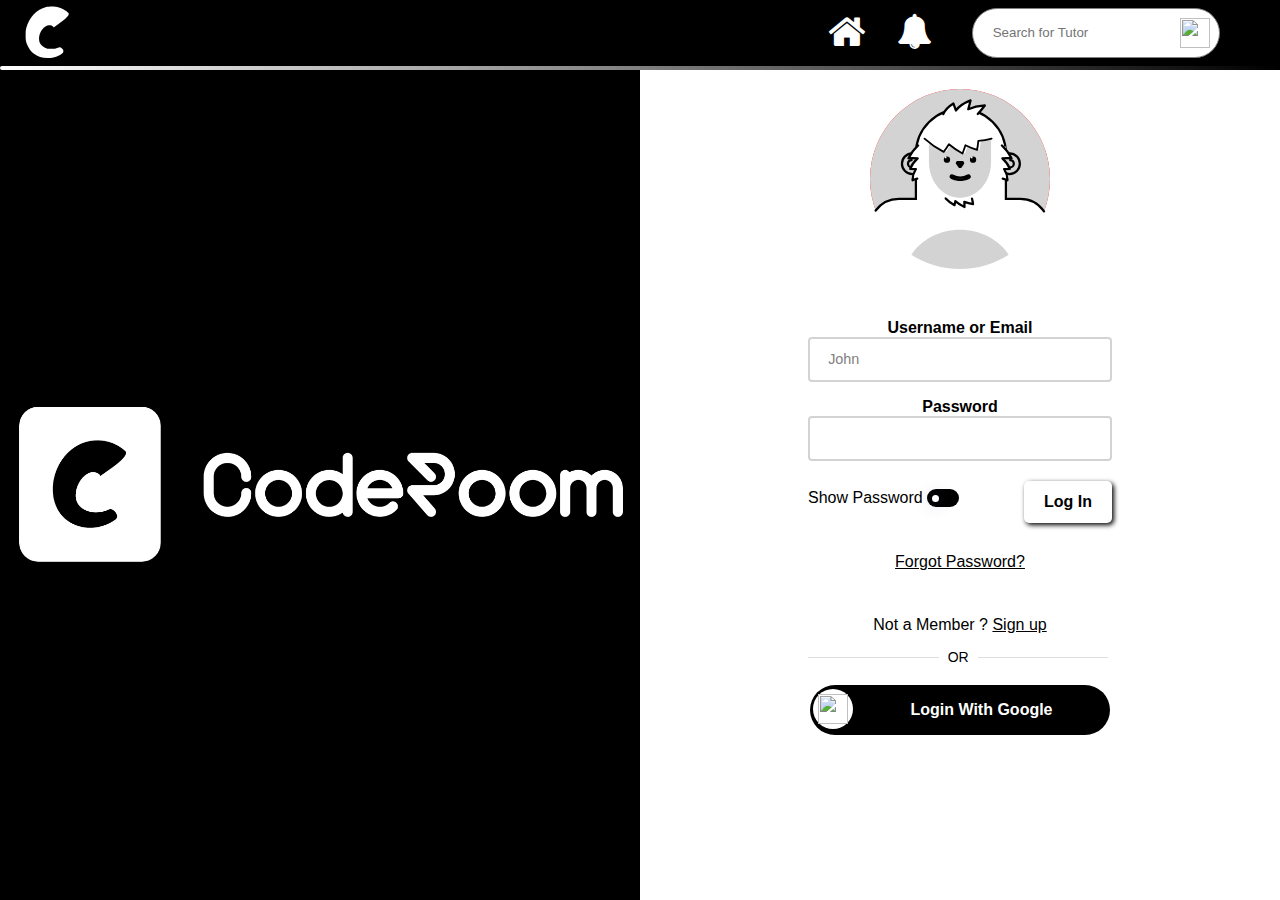
==== LoginPage.html/loginPage.html @ 5916701d "update" ====
<!DOCTYPE html>
<html lang="en">
  <head>
    <meta charset="UTF-8" />
    <meta http-equiv="X-UA-Compatible" content="IE=edge" />
    <meta name="viewport" content="width=device-width, initial-scale=1.0" />
    <title>HomePage</title>
    <link rel="stylesheet" href="style.css" />
    <link href="https://maxcdn.bootstrapcdn.com/font-awesome/4.2.0/css/font-awesome.min.css" rel="stylesheet">
    <script src="./script.js" defer></script>
    <script type="module" src="./firebaseConfig.js"></script>
    <script src="./cdn.js"></script>

  </head>
  <body>
    <div class="navbar">
      <div class="navbox">
        <a href="#" class="c-icon">
          <svg
            version="1.0"
            xmlns="http://www.w3.org/2000/svg"
            viewBox="0 0 211.000000 211.000000"
            preserveAspectRatio="xMidYMid meet"
          >
            <metadata>
              Created by potrace 1.16, written by Peter Selinger 2001-2019
            </metadata>
            <g
              transform="translate(0.000000,211.000000) scale(0.100000,-0.100000)"
              fill="#fff"
              stroke="#000"
            >
              <path
                d="M1009 1881 c-156 -40 -283 -115 -398 -236 -116 -122 -198 -269 -243
                        -435 -19 -71 -23 -110 -23 -240 0 -180 9 -227 70 -355 51 -109 106 -179 188
                        -241 142 -107 270 -148 457 -147 149 1 238 21 367 85 116 57 143 84 143 138 0
                        37 -6 49 -44 86 -25 26 -53 44 -66 44 -12 0 -55 -12 -94 -27 -63 -24 -85 -27
                        -196 -28 -122 0 -127 1 -198 34 -130 61 -192 155 -192 290 1 220 166 441 331
                        441 59 0 93 -12 123 -44 l22 -25 144 102 c252 179 362 291 346 349 -14 50
                        -183 154 -321 198 -101 32 -310 37 -416 11z"
              />
            </g>
          </svg>
        </a>
        <div class="navbox_2">
          <div class="navicons">
            <a href=""><i style="color: #ffffff;" class="fa fa-home"></i></a>
            <a href=""><i style="color: #ffffff;" class="fa fa-bell"></i></a>
          </div>
          <div class="search-bar">
            <input
              type="text"
              id="input"
              class="input"
              placeholder="Search for Tutor"
            />
            <img
              class="icon"
              id="icon"
              src="https://img.icons8.com/ios/50/000000/search--v3.png"
            />
          </div>
        </div>
      </div>
      <div class="multicolored">
        <div class="white"></div>
        <div class="gray"></div>
      </div>
    </div>
    
    <div class="container">
      <div class="logocontainer"></div>
      <div class="logincontainer">
        <form class="login_form_firebase">
          <div class="svgContainer">
            <div>
              <svg
                class="mySVG"
                xmlns="http://www.w3.org/2000/svg"
                xmlns:xlink="http://www.w3.org/1999/xlink"
                viewBox="0 0 200 200"
              >
                <defs>
                  <circle id="armMaskPath" cx="100" cy="100" r="100" />
                </defs>
                <clipPath id="armMask">
                  <use xlink:href="#armMaskPath" overflow="visible" />
                </clipPath>
                <circle cx="100" cy="100" r="100" fill="lightgray" />
                <g class="body">
                  <path
                    fill="#FFFFFF"
                    d="M193.3,135.9c-5.8-8.4-15.5-13.9-26.5-13.9H151V72c0-27.6-22.4-50-50-50S51,44.4,51,72v50H32.1 c-10.6,0-20,5.1-25.8,13l0,78h187L193.3,135.9z"
                  />
                  <path
                    fill="none"
                    stroke="#000"
                    stroke-width="2.5"
                    stroke-linecap="round"
                    stroke-linejoinn="round"
                    d="M193.3,135.9 c-5.8-8.4-15.5-13.9-26.5-13.9H151V72c0-27.6-22.4-50-50-50S51,44.4,51,72v50H32.1c-10.6,0-20,5.1-25.8,13"
                  />
                  <path
                    fill="lightgray"
                    d="M100,156.4c-22.9,0-43,11.1-54.1,27.7c15.6,10,34.2,15.9,54.1,15.9s38.5-5.8,54.1-15.9 C143,167.5,122.9,156.4,100,156.4z"
                  />
                </g>
                <g class="earL">
                  <g
                    class="outerEar"
                    fill="lightgray"
                    stroke="#000"
                    stroke-width="2.5"
                  >
                    <circle cx="47" cy="83" r="11.5" />
                    <path
                      d="M46.3 78.9c-2.3 0-4.1 1.9-4.1 4.1 0 2.3 1.9 4.1 4.1 4.1"
                      stroke-linecap="round"
                      stroke-linejoin="round"
                    />
                  </g>
                  <g class="earHair">
                    <rect x="51" y="64" fill="#FFFFFF" width="15" height="35" />
                    <path
                      d="M53.4 62.8C48.5 67.4 45 72.2 42.8 77c3.4-.1 6.8-.1 10.1.1-4 3.7-6.8 7.6-8.2 11.6 2.1 0 4.2 0 6.3.2-2.6 4.1-3.8 8.3-3.7 12.5 1.2-.7 3.4-1.4 5.2-1.9"
                      fill="#fff"
                      stroke="#000"
                      stroke-width="2.5"
                      stroke-linecap="round"
                      stroke-linejoin="round"
                    />
                  </g>
                </g>
                <g class="earR">
                  <g
                    class="outerEar"
                    fill="lightgray"
                    stroke="#000"
                    stroke-width="2.5"
                  >
                    <circle cx="155" cy="83" r="11.5" />
                    <path
                      d="M155.7 78.9c2.3 0 4.1 1.9 4.1 4.1 0 2.3-1.9 4.1-4.1 4.1"
                      stroke-linecap="round"
                      stroke-linejoin="round"
                    />
                  </g>
                  <g class="earHair">
                    <rect x="131" y="64" fill="#FFFFFF" width="20" height="35" />
                    <path
                      d="M146.6 62.8c4.9 4.6 8.4 9.4 10.6 14.2-3.4-.1-6.8-.1-10.1.1 4 3.7 6.8 7.6 8.2 11.6-2.1 0-4.2 0-6.3.2 2.6 4.1 3.8 8.3 3.7 12.5-1.2-.7-3.4-1.4-5.2-1.9"
                      fill="#fff"
                      stroke="#000"
                      stroke-width="2.5"
                      stroke-linecap="round"
                      stroke-linejoin="round"
                    />
                  </g>
                </g>
                <path
                  class="chin"
                  d="M84.1 121.6c2.7 2.9 6.1 5.4 9.8 7.5l.9-4.5c2.9 2.5 6.3 4.8 10.2 6.5 0-1.9-.1-3.9-.2-5.8 3 1.2 6.2 2 9.7 2.5-.3-2.1-.7-4.1-1.2-6.1"
                  fill="none"
                  stroke="#000"
                  stroke-width="2.5"
                  stroke-linecap="round"
                  stroke-linejoin="round"
                />
                <path
                  class="face"
                  fill="lightgray"
                  d="M134.5,46v35.5c0,21.815-15.446,39.5-34.5,39.5s-34.5-17.685-34.5-39.5V46"
                />
                <path
                  class="hair"
                  fill="#FFFFFF"
                  stroke="#000"
                  stroke-width="2.5"
                  stroke-linecap="round"
                  stroke-linejoin="round"
                  d="M81.457,27.929 c1.755-4.084,5.51-8.262,11.253-11.77c0.979,2.565,1.883,5.14,2.712,7.723c3.162-4.265,8.626-8.27,16.272-11.235 c-0.737,3.293-1.588,6.573-2.554,9.837c4.857-2.116,11.049-3.64,18.428-4.156c-2.403,3.23-5.021,6.391-7.852,9.474"
                />
                <g class="eyebrow">
                  <path
                    fill= "white"
                    d="M137.900,55.064c-4.93,1.259-9.874,2.118-14.787,2.599c-0.336,3.341-0.776,6.689-1.322,10.037 c-4.569-1.465-8.909-3.222-12.996-5.226c-0.98,3.075-2.07,6.137-3.267,9.179c-5.514-3.067-10.559-6.545-15.097-10.329 c-1.806,2.889-3.745,5.73-5.816,8.515c-7.916-4.124-15.053-9.114-21.296-14.738l1.107-11.768h70.475V55.064z"
                  />
                  <path
                    fill="#FFFFFF"
                    stroke="#000"
                    stroke-width="2"
                    stroke-linecap="round"
                    stroke-linejoin="round"
                    d="M60.56,55.102 c6.243,5.624,13.38,10.614,21.296,14.738c2.071-2.785,4.01-5.626,5.816-8.515c4.537,3.785,9.583,7.263,15.097,10.329 c1.197-3.043,2.287-6.104,3.267-9.179c4.087,2.004,8.427,3.761,12.996,5.226c0.545-3.348,0.986-6.696,1.322-10.037 c4.913-0.481,9.857-1.34,14.787-2.599"
                  />
                </g>
                <g class="eyeL">
                  <circle cx="85.5" cy="78.5" r="3.5" fill="#000" />
                  <circle cx="84" cy="76" r="1" fill="#fff" />
                </g>
                <g class="eyeR">
                  <circle cx="114.5" cy="78.5" r="3.5" fill="#000" />
                  <circle cx="113" cy="76" r="1" fill="#fff" />
                </g>
                <g class="mouth">
                  <path
                    class="mouthBG"
                    fill="#000000"
                    d="M100.2,101c-0.4,0-1.4,0-1.8,0c-2.7-0.3-5.3-1.1-8-2.5c-0.7-0.3-0.9-1.2-0.6-1.8 c0.2-0.5,0.7-0.7,1.2-0.7c0.2,0,0.5,0.1,0.6,0.2c3,1.5,5.8,2.3,8.6,2.3s5.7-0.7,8.6-2.3c0.2-0.1,0.4-0.2,0.6-0.2 c0.5,0,1,0.3,1.2,0.7c0.4,0.7,0.1,1.5-0.6,1.9c-2.6,1.4-5.3,2.2-7.9,2.5C101.7,101,100.5,101,100.2,101z"
                  />
                  <path
                    style="display: none"
                    class="mouthSmallBG"
                    fill="#000"
                    d="M100.2,101c-0.4,0-1.4,0-1.8,0c-2.7-0.3-5.3-1.1-8-2.5c-0.7-0.3-0.9-1.2-0.6-1.8 c0.2-0.5,0.7-0.7,1.2-0.7c0.2,0,0.5,0.1,0.6,0.2c3,1.5,5.8,2.3,8.6,2.3s5.7-0.7,8.6-2.3c0.2-0.1,0.4-0.2,0.6-0.2 c0.5,0,1,0.3,1.2,0.7c0.4,0.7,0.1,1.5-0.6,1.9c-2.6,1.4-5.3,2.2-7.9,2.5C101.7,101,100.5,101,100.2,101z"
                  />
                  <path
                    style="display: none"
                    class="mouthMediumBG"
                    d="M95,104.2c-4.5,0-8.2-3.7-8.2-8.2v-2c0-1.2,1-2.2,2.2-2.2h22c1.2,0,2.2,1,2.2,2.2v2 c0,4.5-3.7,8.2-8.2,8.2H95z"
                  />
                  <path
                    style="display: none"
                    class="mouthLargeBG"
                    d="M100 110.2c-9 0-16.2-7.3-16.2-16.2 0-2.3 1.9-4.2 4.2-4.2h24c2.3 0 4.2 1.9 4.2 4.2 0 9-7.2 16.2-16.2 16.2z"
                    fill="#000"
                    stroke="#3a5e77"
                    stroke-linejoin="round"
                    stroke-width="2.5"
                  />
                  <defs>
                    <path
                      id="mouthMaskPath"
                      d="M100.2,101c-0.4,0-1.4,0-1.8,0c-2.7-0.3-5.3-1.1-8-2.5c-0.7-0.3-0.9-1.2-0.6-1.8 c0.2-0.5,0.7-0.7,1.2-0.7c0.2,0,0.5,0.1,0.6,0.2c3,1.5,5.8,2.3,8.6,2.3s5.7-0.7,8.6-2.3c0.2-0.1,0.4-0.2,0.6-0.2 c0.5,0,1,0.3,1.2,0.7c0.4,0.7,0.1,1.5-0.6,1.9c-2.6,1.4-5.3,2.2-7.9,2.5C101.7,101,100.5,101,100.2,101z"
                    />
                  </defs>
                  <clipPath id="mouthMask">
                    <use xlink:href="#mouthMaskPath" overflow="visible" />
                  </clipPath>
                  <g clip-path="url(#mouthMask)">
                    <g class="tongue">
                      <circle cx="100" cy="107" r="8" fill="#cc4a6c" />
                      <ellipse
                        class="tongueHighlight"
                        cx="100"
                        cy="100.5"
                        rx="3"
                        ry="1.5"
                        opacity=".1"
                        fill="#fff"
                      />
                    </g>
                  </g>
                  <path
                    clip-path="url(#mouthMask)"
                    class="tooth"
                    style="fill: #ffffff"
                    d="M106,97h-4c-1.1,0-2-0.9-2-2v-2h8v2C108,96.1,107.1,97,106,97z"
                  />
                  <path
                    class="mouthOutline"
                    fill="none"
                    stroke="#000"
                    stroke-width="2.5"
                    stroke-linejoin="round"
                    d="M100.2,101c-0.4,0-1.4,0-1.8,0c-2.7-0.3-5.3-1.1-8-2.5c-0.7-0.3-0.9-1.2-0.6-1.8 c0.2-0.5,0.7-0.7,1.2-0.7c0.2,0,0.5,0.1,0.6,0.2c3,1.5,5.8,2.3,8.6,2.3s5.7-0.7,8.6-2.3c0.2-0.1,0.4-0.2,0.6-0.2 c0.5,0,1,0.3,1.2,0.7c0.4,0.7,0.1,1.5-0.6,1.9c-2.6,1.4-5.3,2.2-7.9,2.5C101.7,101,100.5,101,100.2,101z"
                  />
                </g>
                <path
                  class="nose"
                  d="M97.7 79.9h4.7c1.9 0 3 2.2 1.9 3.7l-2.3 3.3c-.9 1.3-2.9 1.3-3.8 0l-2.3-3.3c-1.3-1.6-.2-3.7 1.8-3.7z"
                  fill="#000"
                />
                <g class="arms" clip-path="url(#armMask)">
                  <g class="armL">
                    <path
                      fill="lightgray"
                      stroke="#000"
                      stroke-linecap="round"
                      stroke-linejoin="round"
                      stroke-miterlimit="10"
                      stroke-width="2.5"
                      d="M121.3 97.4L111 58.7l38.8-10.4 20 36.1z"
                    />
                    <path
                      fill="lightgray"
                      stroke="#000"
                      stroke-linecap="round"
                      stroke-linejoin="round"
                      stroke-miterlimit="10"
                      stroke-width="2.5"
                      d="M134.4 52.5l19.3-5.2c2.7-.7 5.4.9 6.1 3.5.7 2.7-.9 5.4-3.5 6.1L146 59.7M160.8 76.5l19.4-5.2c2.7-.7 5.4.9 6.1 3.5.7 2.7-.9 5.4-3.5 6.1l-18.3 4.9M158.3 66.8l23.1-6.2c2.7-.7 5.4.9 6.1 3.5.7 2.7-.9 5.4-3.5 6.1l-23.1 6.2M150.9 58.4l26-7c2.7-.7 5.4.9 6.1 3.5.7 2.7-.9 5.4-3.5 6.1l-21.3 5.7"
                    />
                    <path
                      fill="gray"
                      d="M178.8 74.7l2.2-.6c1.1-.3 2.2.3 2.4 1.4.3 1.1-.3 2.2-1.4 2.4l-2.2.6-1-3.8zM180.1 64l2.2-.6c1.1-.3 2.2.3 2.4 1.4.3 1.1-.3 2.2-1.4 2.4l-2.2.6-1-3.8zM175.5 54.9l2.2-.6c1.1-.3 2.2.3 2.4 1.4.3 1.1-.3 2.2-1.4 2.4l-2.2.6-1-3.8zM152.1 49.4l2.2-.6c1.1-.3 2.2.3 2.4 1.4.3 1.1-.3 2.2-1.4 2.4l-2.2.6-1-3.8z"
                    />
                    <path
                      fill="#fff"
                      stroke="#000"
                      stroke-linecap="round"
                      stroke-linejoin="round"
                      stroke-width="2.5"
                      d="M123.5 96.8c-41.4 14.9-84.1 30.7-108.2 35.5L1.2 80c33.5-9.9 71.9-16.5 111.9-21.8"
                    />
                    <path
                      fill="#fff"
                      stroke="#000"
                      stroke-linecap="round"
                      stroke-linejoin="round"
                      stroke-width="2.5"
                      d="M108.5 59.4c7.7-5.3 14.3-8.4 22.8-13.2-2.4 5.3-4.7 10.3-6.7 15.1 4.3.3 8.4.7 12.3 1.3-4.2 5-8.1 9.6-11.5 13.9 3.1 1.1 6 2.4 8.7 3.8-1.4 2.9-2.7 5.8-3.9 8.5 2.5 3.5 4.6 7.2 6.3 11-4.9-.8-9-.7-16.2-2.7M94.5 102.8c-.6 4-3.8 8.9-9.4 14.7-2.6-1.8-5-3.7-7.2-5.7-2.5 4.1-6.6 8.8-12.2 14-1.9-2.2-3.4-4.5-4.5-6.9-4.4 3.3-9.5 6.9-15.4 10.8-.2-3.4.1-7.1 1.1-10.9M97.5 62.9c-1.7-2.4-5.9-4.1-12.4-5.2-.9 2.2-1.8 4.3-2.5 6.5-3.8-1.8-9.4-3.1-17-3.8.5 2.3 1.2 4.5 1.9 6.8-5-.6-11.2-.9-18.4-1 2 2.9.9 3.5 3.9 6.2"
                    />
                  </g>
                  <g class="armR">
                    <path
                      fill="lightgray"
                      stroke="black"
                      stroke-linecap="round"
                      stroke-linejoin="round"
                      stroke-miterlimit="10"
                      stroke-width="2.5"
                      d="M265.4 97.3l10.4-38.6-38.9-10.5-20 36.1z"
                    />
                    <path
                      fill="lightgray"
                      stroke="#000"
                      stroke-linecap="round"
                      stroke-linejoin="round"
                      stroke-miterlimit="10"
                      stroke-width="2.5"
                      d="M252.4 52.4L233 47.2c-2.7-.7-5.4.9-6.1 3.5-.7 2.7.9 5.4 3.5 6.1l10.3 2.8M226 76.4l-19.4-5.2c-2.7-.7-5.4.9-6.1 3.5-.7 2.7.9 5.4 3.5 6.1l18.3 4.9M228.4 66.7l-23.1-6.2c-2.7-.7-5.4.9-6.1 3.5-.7 2.7.9 5.4 3.5 6.1l23.1 6.2M235.8 58.3l-26-7c-2.7-.7-5.4.9-6.1 3.5-.7 2.7.9 5.4 3.5 6.1l21.3 5.7"
                    />
                    <path
                      fill="gray"
                      d="M207.9 74.7l-2.2-.6c-1.1-.3-2.2.3-2.4 1.4-.3 1.1.3 2.2 1.4 2.4l2.2.6 1-3.8zM206.7 64l-2.2-.6c-1.1-.3-2.2.3-2.4 1.4-.3 1.1.3 2.2 1.4 2.4l2.2.6 1-3.8zM211.2 54.8l-2.2-.6c-1.1-.3-2.2.3-2.4 1.4-.3 1.1.3 2.2 1.4 2.4l2.2.6 1-3.8zM234.6 49.4l-2.2-.6c-1.1-.3-2.2.3-2.4 1.4-.3 1.1.3 2.2 1.4 2.4l2.2.6 1-3.8z"
                    />
                    <path
                      fill="#fff"
                      stroke="#000"
                      stroke-linecap="round"
                      stroke-linejoin="round"
                      stroke-width="2.5"
                      d="M263.3 96.7c41.4 14.9 84.1 30.7 108.2 35.5l14-52.3C352 70 313.6 63.5 273.6 58.1"
                    />
                    <path
                      fill="#fff"
                      stroke="#000"
                      stroke-linecap="round"
                      stroke-linejoin="round"
                      stroke-width="2.5"
                      d="M278.2 59.3l-18.6-10 2.5 11.9-10.7 6.5 9.9 8.7-13.9 6.4 9.1 5.9-13.2 9.2 23.1-.9M284.5 100.1c-.4 4 1.8 8.9 6.7 14.8 3.5-1.8 6.7-3.6 9.7-5.5 1.8 4.2 5.1 8.9 10.1 14.1 2.7-2.1 5.1-4.4 7.1-6.8 4.1 3.4 9 7 14.7 11 1.2-3.4 1.8-7 1.7-10.9M314 66.7s5.4-5.7 12.6-7.4c1.7 2.9 3.3 5.7 4.9 8.6 3.8-2.5 9.8-4.4 18.2-5.7.1 3.1.1 6.1 0 9.2 5.5-1 12.5-1.6 20.8-1.9-1.4 3.9-2.5 8.4-2.5 8.4"
                    />
                  </g>
                </g>
              </svg>
            </div>
          </div>
    
          <div class = "list">
            <div class="inputs">
              <div class="inputGroup inputGroup1">
                <label for="namee">Username or Email</label>
                <input type="text" id="namee" class="namee" maxlength="256" />
                <p class="helper1">John</p>
                <span class="indicator"></span>
              </div>
      
              <div class="inputGroup inputGroup2">
                <label for="password">Password</label>
                <input class = "passinput"  type="password" id="password" class="password" />
              </div>

              
          </div>
            <div class="belowinputs">
              <div class="toggleswitch">
                <p id = "showPassword"> Show Password </p>
                <label class="switch">
                  <input type="checkbox" onclick="myFunction()">
                  <span class="slider round"></span>
                </label>
                </div>
                <div class="logindiv">
                  <input type="submit" id="login" value="Log In"></input>
                </div>
              </div>
              
              <div class="toLoginPage">
                <div class="reme">
                  <a href="#">Forgot Password?</a>
                </div>
                <p style="display: inline-block; "> Not a Member ? <span><a href="../Sign-in.html/Sign-inPage.html">Sign up</a></span></p> 
              </div>
              <div class="orContainer">
                <span class="dash"></span>
                <p style="display: inline-block; margin: 0 9px">OR</p>
                <span class="dash"></span>
              </div>
              </div>
              <div class="signInWithGoogle">
                <button class="googleButton">
                    <div class="outercircle">
                      <img class="googlesvg" src="https://img.icons8.com/color/48/000000/google-logo.png"/>
                    </div>
                    <p>Login With Google</p>
                </button>
              </div>
            </div>
          </div>
        </form>
    
      </div>
    </div>
  </body>
</html>
---- LoginPage.html/style.css ----
* {
  margin: 0;
  padding: 0;
  box-sizing: border-box;
}

.navbar {
  height: 70px;
  /* background-color: rgb(235, 33, 100); */
  /* background-image: linear-gradient(-45deg, black, white); */
   /* background-color:rgb(128, 65, 65); */
   background-color: black;
  /* background-image: linear-gradient(to right, red,orange,yellow,green,blue,indigo,violet,indigo,blue,green,orange,red); */
  /* animation: 17s ease-in -2s infinite both running reverse example1; */
  /* background-size: 200%; */
  display: flex;
  flex-direction: column;
  align-items: center;
  justify-content: space-between;
}

.navbox {
  display: flex;
  width: 100vw;
  align-items: center;
  justify-content: space-between;
  gap :2vw;
  height: 100%;
}

.navbar .c-icon {
  height: 65px;
  width: 65px;
  margin:0 15px;
}

.container {
  display: flex;
  height: calc(100vh - 70px);
}

.container .logocontainer {
  width: 50%;
  /* background-color: #000; */
  background-color: black;
  background-image: url("./LOGO.png");
  background-position: center;
  background-size: contain;
  background-repeat: no-repeat;
}

.container .logincontainer {
  width: 50%;
  /* background-color: greenyellow; */
  height: 100%;
}

/* added */

.search-bar {
  width: 28%;
  display: flex;
  align-items: center;
  justify-content: end;
  position: relative;
  margin-right: 15px;
}

.input {
  height: 50px;
  width: 100%;
  padding: 10px 40px 10px 20px;
  outline: none;
  min-width: 200px;
  max-width: 400px;
  border-radius: 40px;
  border: 1px solid gray;
  position: relative;
}

.icon {
  position: relative;
  left: -40px;
  height: 30px;
  width: 30px;
}

@media screen and (max-width: 1150px) {
  .container .logocontainer {
    display: none;
  }
  .container .logincontainer {
    width: 100%;
  }
}

/* After Monkey */

form {
  display: flex;
  flex-direction: column;
  width: 100%;
  height: calc(100vh - 70px);
  padding: 3% 1em;
  background-color: #fff;
  margin: 0;
  box-sizing: border-box;
  font-family: "Source Sans Pro", sans-serif;
}

form .svgContainer {
  display: block;
  width: 100%;
  position: relative;
  width: 180px;
  height: 180px;
  margin-left: auto;
  margin-right: auto;
  margin-bottom: 50px;
  border-radius: 50%;
  background: none;
  background-color: red;
}

form .svgContainer div {
  padding-bottom: 100%;
}
form .inputGroup {
  margin: 0 0 1em;
  padding: 0;
  position: relative;
  text-align: center;
}
form .inputGroup:last-of-type {
  margin-bottom: 0;
}
form label {
  display: block;
  font-size: 1em;
  /* color: #217093; */
  color: black;
  font-weight: 700;
  font-family: inherit;
  width: max-content;
  margin: 0 auto;
  /* margin-left: 5%; */
}

form input[type="text"] {
  display: block;
  padding: 0 2em 0;
  /* background-color: #f3fafd; */
  background-color: white;
  /* border: solid 2px #217093; */
  border: solid 2px lightgray;
  border-radius: 4px;
  -webkit-appearance: none;
  box-sizing: border-box;
  width: 50%;
  margin-left: auto;
  margin-right: auto;
  /* height changed */
  height: 45px;
  font-size: 1em;
  /* color: #353538; */
  font-weight: 100;
  font-family: inherit;
  transition: box-shadow 0.2s linear, border-color 0.25s ease-out;
}

form input[type="email"]:focus,
form input[type="text"]:focus,
form input[type="password"]:focus {
  outline: none;
  box-shadow: 0px 2px 10px rgba(0, 0, 0, 0.5);
  /* border: solid 2px #4eb8dd; */
  border: solid 2px black;
}

form input[type="email"],
form input[type="text"] {
  padding: 14px 1em 0px;
}

form .inputGroup1 .helper1 {
  position: absolute;
  z-index: 1;
  font-family: inherit;
  top: -8%;
  left: 25%;
  transform: translate(1.4em, 2.6em) scale(1);
  transform-origin: 0 0;
  /* color: #217093; */
  color: gray;
  font-size: 0.9em;
  font-weight: 400;
  /* opacity: 0.65; */
  pointer-events: none;
  transition: transform 0.2s ease-out, opacity 0.2s linear;
}

form .inputGroup1.focusWithText .helper1 {
  color: #000;
  transform: translate(1.4em, 1.8em) scale(0.9);
  opacity: 1;
}

form #login {
  background-color: white;
  box-sizing: border-box;
  font-size: 100%;
  color: black;
  font-weight: 600;
  font-family: inherit;
  outline: none;
  border: none;
  padding: 0.7534rem 1.25rem;
  display: block;
  float: right;
  text-decoration: none;
  border-radius: 5px;
  box-shadow: 2px 2px 5px black;
  transition: all 0.5s;
}

form #login:hover {
  color: white;
  /* background-color: #217093; */
  background-color: black;
  /* box-shadow: 0 10px 20px -10px #4361ee; */
  box-shadow: 0 10px 20px -10px black;
}

form #showPassword {
  display: inline-block;
  /* color: #217093; */
  color: black;
  margin-right: 10px;
  margin-bottom: 1vh;
}

.switch {
  position: relative;
  display: inline-block;
  width: 28px;
  height: 16px;
}

/* Hide default HTML checkbox */
.switch input {
  opacity: 0;
  width: 0;
  height: 0;
}

/* The slider */
.slider {
  position: absolute;
  cursor: pointer;
  top: 0;
  left: -10px;
  right: 6px;
  bottom: -2px;
  background-color: #000;
  /* border: 1px solid white; */
  -webkit-transition: 0.4s;
  transition: .4s;
}

.slider:before {
  position: absolute;
  content: "";
  height: 7px;
  width: 7px;
  left: 5px;
  bottom: 5px;
  box-shadow: 0 1px 15px 1px rgb(52 40 104 / 34%);
  background-color: white;
  -webkit-transition: 0.4s;
  transition: .4s;
}

input:checked + .slider {
  /* background-color: #2196f3; */
  background-color: #fff;
  /* color: #000; */
  border: 1px solid black;

}

input:checked + .slider:before {
  -webkit-transform: translateX(26px);
  -ms-transform: translateX(26px);
  transform: translateX(15px);
  transform: translate(13px, 0.6px);
  background-color: black;
}

/* Rounded sliders */
.slider.round {
  border-radius: 34px;
}

.slider.round:before {
  border-radius: 50%;
}

form .dash {
  background-position-y: 7px;
  padding-right: 43%;
  background-repeat: no-repeat;
  background-image: url([data-uri]);
}


form .dash {
  background-position-y: 7px;
  padding-right: 43%;
  background-repeat: no-repeat;
  background-image: url([data-uri]);
}

@media screen and (max-width: 337px) {
  form .svgContainer {
    display: none;
  }
  form {
    display: flex;
    justify-content: center;
    align-items: center;
  }
}

.belowinputs {
  display: flex;
  align-items: center;
  width: 50%;
  margin-left: auto;
  margin-right: auto;
  margin-top: 20px;
  justify-content: space-between;
}

.toLoginPage {
  width: 50%;
  margin-left: auto;
  margin-right: auto;
  display: flex;
  flex-direction: column;
  justify-content: center;
  align-items: center;
  /* color: #217093; */
  gap: 5vh;
  margin-top: 30px;
}

.toLoginPage a {
  /* color: #1298c9; */
  color: black;

}

.orContainer {
  width: 50%;
  margin-left: auto;
  margin-right: auto;
  margin-top: 15px;
  /* color: #1298c9; */
  font-size: 14px;
}

.signInWithGoogle {
  width: 30%;
  margin-left: auto;
  margin-right: auto;
  border-radius: 10000px;
  min-width: 300px;

}

.googleButton {
  margin-top: 20px;
  /* background-color: #0062cc; */
  background-color: black;
  width: 100%;
  height: 50px;
  cursor: pointer;
  display: flex;
  text-align: center;
  border-radius: 10000px;
  /* border: 1px solid #0062cc; */
  border: none;
}

.outercircle {
  height: 40px;
  width: 40px;
  margin-left: 3px;
  border-radius: 50%;
  background-color: white;
  display: flex;
  align-items: center;
  justify-content: center;
  margin-top: 4px;
}

.googlesvg {
  height: 30px;
  width: 30px;
}

.googleButton p {
  font-size: 1rem;
  margin-left: auto;
  margin-right: auto;
  margin-top: 16px;
  color: white;
  font-weight: 700;
}

form .inputGroup2 .passinput {
  display: block;
  padding: 0 2em 0;
  background-color: white;
  border: 2px solid  lightgray;
  border-radius: 4px;
  -webkit-appearance: none;
  box-sizing: border-box;
  width: 50%;
  margin-left: auto;
  margin-right: auto;
  /* height changed */
  height: 45px;
  font-size: 1em;
  color: #000;
  font-weight: 100;
  font-family: inherit;
  transition: box-shadow 0.2s linear, border-color 0.25s ease-out;
}

form .reme a{
  text-decoration: underline;
  /* border : .2rem solid red; */
  /* color: #217093; */
  margin : 0 auto 1vh auto;

}

.navbox_2{
  display: flex;
  width: 80%;
  /* border: 0.2rem solid red; */
  padding: 0 15px;
  justify-content: end;
  gap: 1rem;
}

.navicons{
  display: flex;
  flex-direction: row;
  align-items: center;
  gap: 1rem;
  font-size: 2.5rem;
}


.navicons a{
  color: black;
  margin: 0 0.5rem;
}

.navicons a:last-child{
    margin-right: 1.5rem;
    font-size: 2.2rem;
    /* color :white; */
}

.multicolored{
  height: 0.5vh;
  display: flex;
  /* jcc */
  border-radius: 50px;
  width: 100%;
  /* animation: 3s ease-in-out infinite running example; */
  /* background-image: linear-gradient(to right, red,orange,green,blue,indigo,violet,indigo,blue,green,orange,red); */
  /* background-image: linear-gradient(black,white); */
  background-image: linear-gradient(to right,white,black);
  /* animation: 1s ease-in -2s infinite both running alternate example1; */
  background-size: 100%;
}

/* @keyframes example {
  0% {background-image:linear-gradient(to right  ,orange,yellow,green,blue,indigo,violet ,red) ;}
  14% {background-image:linear-gradient(to right ,yellow,green,blue,indigo,violet ,red ,orange);}
  28% {background-image:linear-gradient(to right ,green,blue,indigo,violet ,red,orange,yellow);}
  42% {background-image:linear-gradient(to right ,blue,indigo,violet ,red,orange,yellow,green);}
  56% {background-image:linear-gradient(to right ,indigo,violet ,red,orange,yellow,green,blue);}
  70% {background-image:linear-gradient(to right ,violet ,red,orange,yellow,green,blue,indigo,);}
  84% {background-image:linear-gradient(to right ,red,orange,yellow,green,blue,indigo,violet);}
} */

@keyframes example1{
  from {background-position: left}
    to {background-position: right}
}
/* 
.white{
  background-color: white;
  width: 50%;
  height: 100%;
}
.gray{
  background-color: gray;
  width: 50%;
  height: 100%;
} */
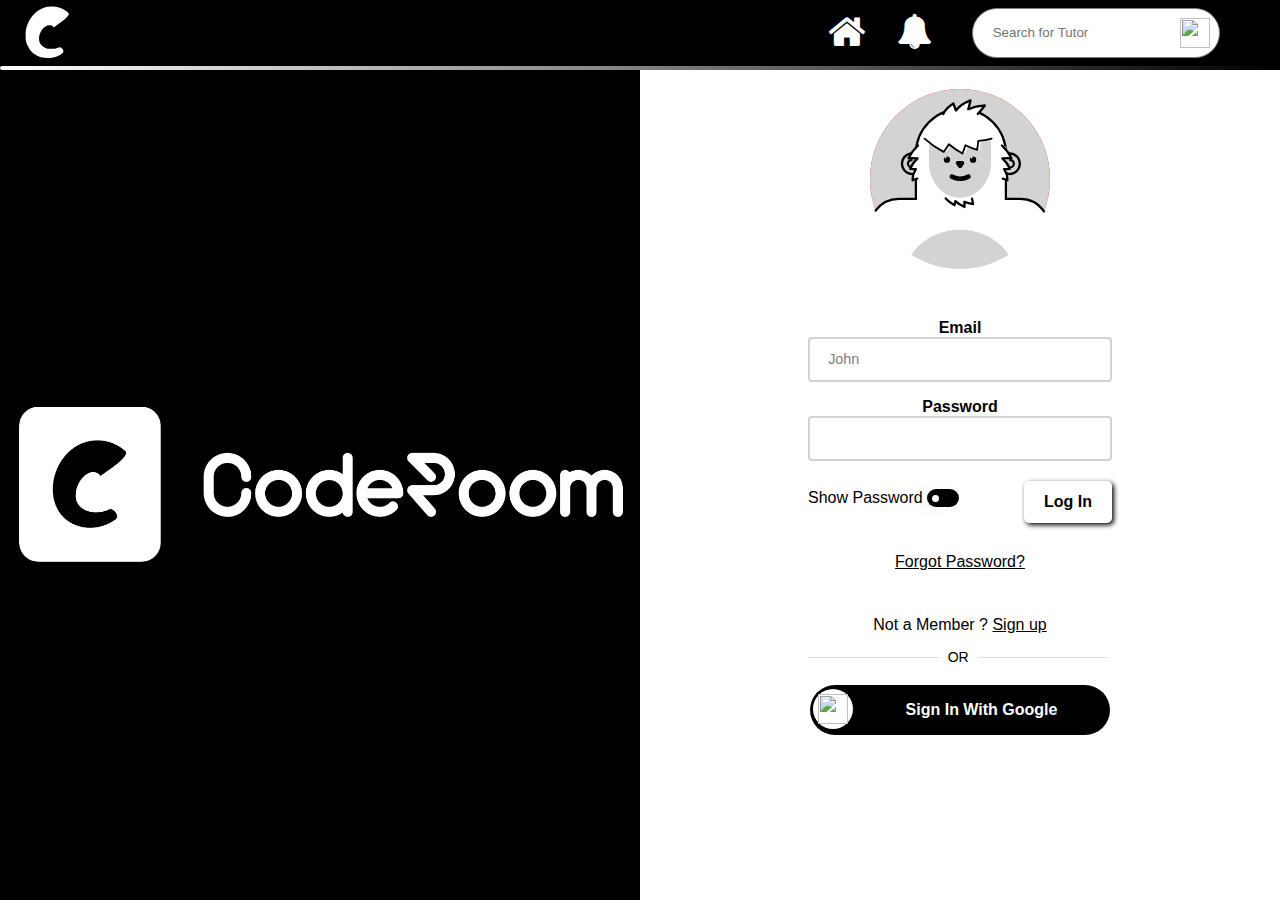
==== commit a8eaf212: "2nd_update" ====
--- a/LoginPage.html/loginPage.html
+++ b/LoginPage.html/loginPage.html
@@ -360,7 +360,7 @@
           <div class = "list">
             <div class="inputs">
               <div class="inputGroup inputGroup1">
-                <label for="namee">Username or Email</label>
+                <label for="namee">Email</label>
                 <input type="text" id="namee" class="namee" maxlength="256" />
                 <p class="helper1">John</p>
                 <span class="indicator"></span>
@@ -403,7 +403,7 @@
                     <div class="outercircle">
                       <img class="googlesvg" src="https://img.icons8.com/color/48/000000/google-logo.png"/>
                     </div>
-                    <p>Login With Google</p>
+                    <p>Sign In With Google</p>
                 </button>
               </div>
             </div>
--- a/LoginPage.html/style.css
+++ b/LoginPage.html/style.css
@@ -6,13 +6,7 @@
 
 .navbar {
   height: 70px;
-  /* background-color: rgb(235, 33, 100); */
-  /* background-image: linear-gradient(-45deg, black, white); */
-   /* background-color:rgb(128, 65, 65); */
    background-color: black;
-  /* background-image: linear-gradient(to right, red,orange,yellow,green,blue,indigo,violet,indigo,blue,green,orange,red); */
-  /* animation: 17s ease-in -2s infinite both running reverse example1; */
-  /* background-size: 200%; */
   display: flex;
   flex-direction: column;
   align-items: center;
@@ -33,6 +27,35 @@
   width: 65px;
   margin:0 15px;
 }
+.navbox_2{
+  display: flex;
+  width: 80%;
+  padding: 0 15px;
+  justify-content: end;
+  gap: 1rem;
+}
+
+.navicons{
+  display: flex;
+  flex-direction: row;
+  align-items: center;
+  gap: 1rem;
+  font-size: 2.5rem;
+}
+
+
+.navicons a{
+  color: black;
+  margin: 0 0.5rem;
+}
+
+.navicons a:last-child{
+    margin-right: 1.5rem;
+    font-size: 2.2rem;
+}
+
+
+
 
 .container {
   display: flex;
@@ -420,7 +443,7 @@
 
 form .inputGroup2 .passinput {
   display: block;
-  padding: 0 2em 0;
+  padding: 0 1em 0;
   background-color: white;
   border: 2px solid  lightgray;
   border-radius: 4px;
@@ -444,35 +467,6 @@
   /* color: #217093; */
   margin : 0 auto 1vh auto;
 
-}
-
-.navbox_2{
-  display: flex;
-  width: 80%;
-  /* border: 0.2rem solid red; */
-  padding: 0 15px;
-  justify-content: end;
-  gap: 1rem;
-}
-
-.navicons{
-  display: flex;
-  flex-direction: row;
-  align-items: center;
-  gap: 1rem;
-  font-size: 2.5rem;
-}
-
-
-.navicons a{
-  color: black;
-  margin: 0 0.5rem;
-}
-
-.navicons a:last-child{
-    margin-right: 1.5rem;
-    font-size: 2.2rem;
-    /* color :white; */
 }
 
 .multicolored{
@@ -513,4 +507,45 @@
   background-color: gray;
   width: 50%;
   height: 100%;
-} */+} */
+
+@media screen and (max-width: 935px){
+  .navbar .c-icon {
+    display: none;
+  }
+  .navbox_2{
+    display: flex;
+    justify-content: space-between;
+    align-items: center;
+    width: 100%;
+  }
+  .search-bar {
+    margin: 0;
+    padding: 0;
+    width: 20px;
+  }
+}
+
+@media screen and (max-width: 750px) {
+  form .inputGroup2 .passinput{
+    width: 80%;
+  }
+  form input[type="text"]{
+    width: 80%;
+  }
+  form .inputGroup1 .helper1 {
+    left: 10%;
+  }
+  .belowinputs {
+    width: 80%;
+  }
+  .toLoginPage{
+    width: 80%;
+  }
+  .orContainer{
+    width: 80%;
+  }
+  .signInWithGoogle{
+    width: 30%;
+  }
+}